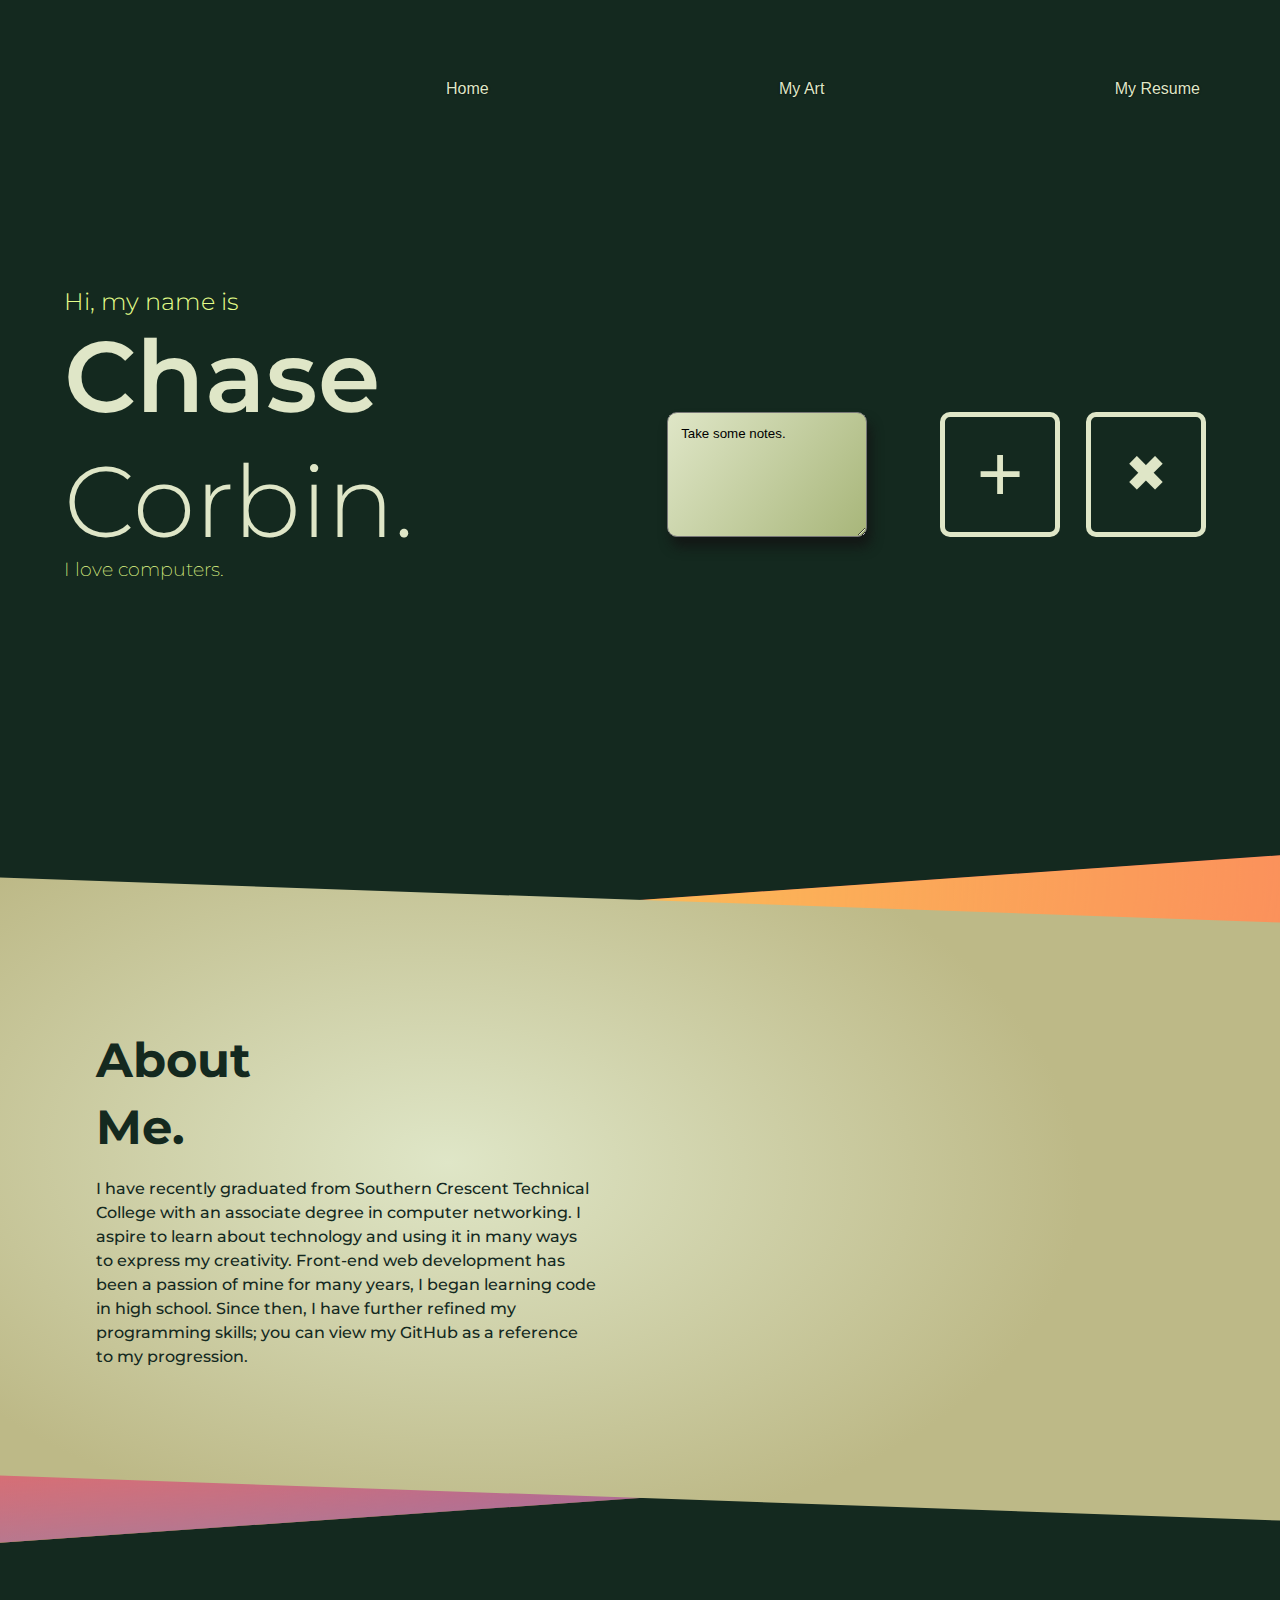
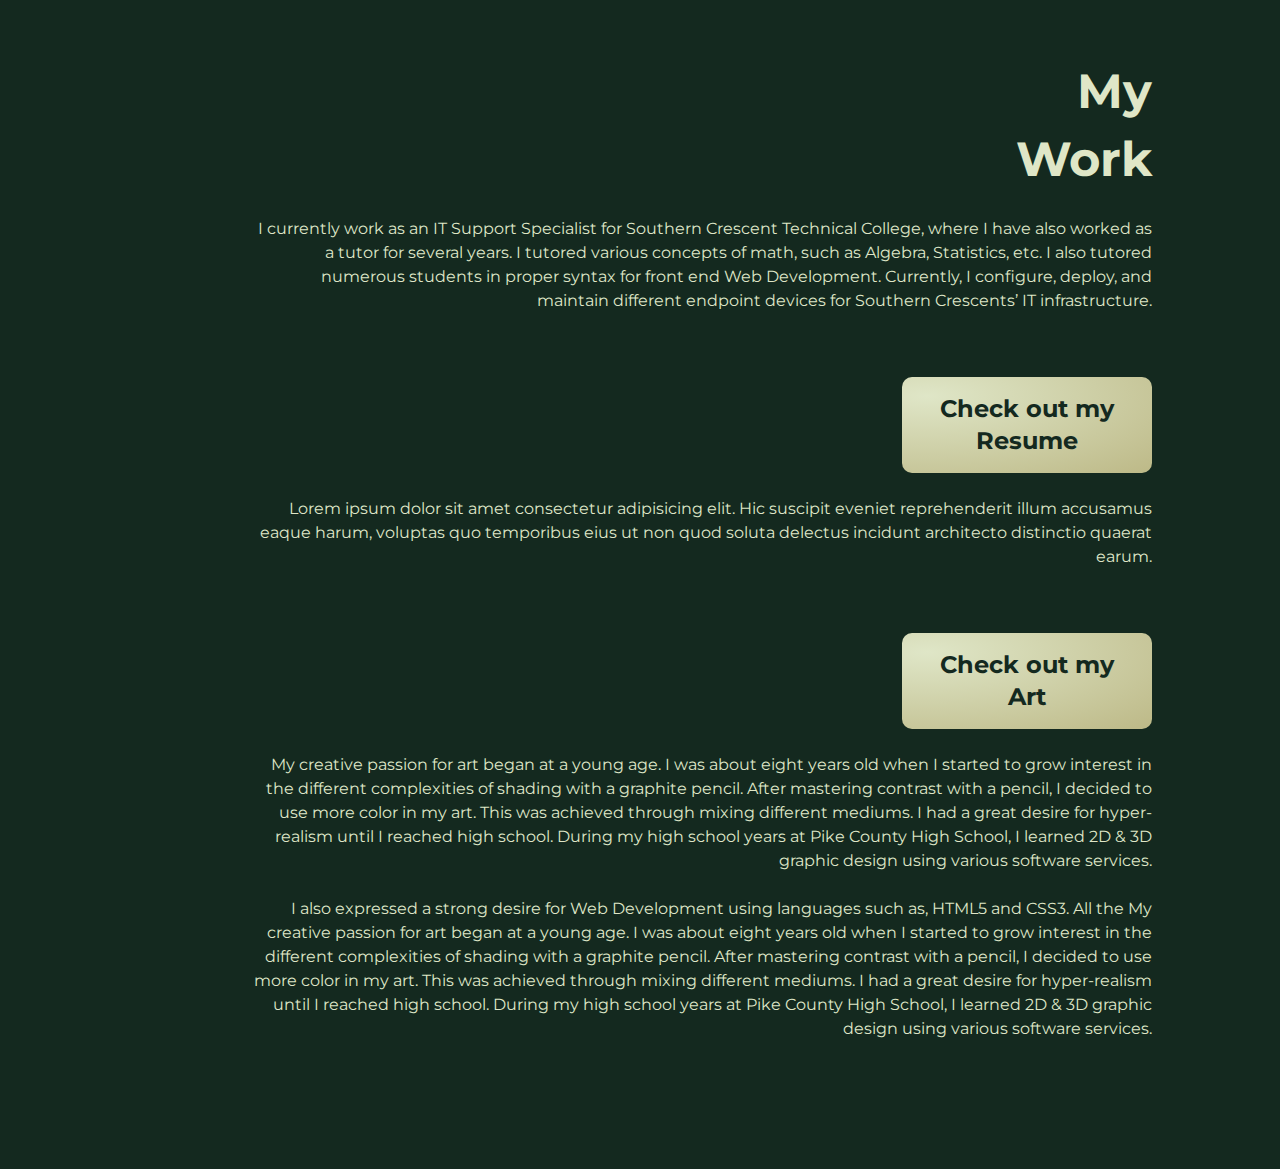
==== index.html @ b44fd1ad "versioning portfolio" ====
<!DOCTYPE html>
<html lang="en">
<head>
    <meta charset="UTF-8">
    <meta http-equiv="X-UA-Compatible" content="IE=edge">
    <meta name="viewport" content="width=device-width, initial-scale=1.0">
    <title>Chase Corbin Portfolio</title>
    <link rel="stylesheet" href="css/styles.css?ver=1.0">
    <script src="js/hamburger.js" defer></script>
    <script src="js/stickynotes.js" defer></script>
    <style>
        @import url('https://fonts.googleapis.com/css2?family=Montserrat:ital,wght@0,100;0,200;0,300;0,400;0,500;0,600;0,700;0,800;1,100;1,200;1,300;1,400;1,500;1,600;1,700&display=swap');
    </style>
</head>
<body>
    <div class="home-container" id="home" >
    <div class="filterScreen"></div>
    <div class="home-content-container" id="name">
        <h2 class="h2-tile-1">Hi, my name is</h2>
        <h1 class="first-name"><a href="#home">Chase</a></h1>
        <h1 class="last-name">Corbin.</h1>
        <h3 class="h3-tile-1">I love computers.</h3>
    </div>
    <div class="nav-and-sticky-notes">
        <div class="nav">
            <div class="nav-bars"></div>
            <div class="nav-right">
                <nav class="nav-list">
                    <ul>
                        <a href="#home">
                            <li>Home</li>
                        </a>
                        <!-- <a href="#aboutMe">
                            <li>About Me</li>
                        </a> -->
                        <a href="myart.html">
                            <li>My Art</li>
                        </a>
                        <a target="_blank" href="assets/Resume.pdf?ver1.0">
                            <li>My Resume</li>
                        </a>
                    </ul>
                </nav>
            </div>
        </div>
            <div class="sticky-notes" id="stickyNotes">
                <div class="addNote" id="addNote">
                    <textarea>Take some notes.</textarea>    
                </div>
                <div class="btn-wrapper">
                    <button id="plus" onclick="stickyNotesFunction()">+</button>
                    <button id="minus">&#10006</button>
                </div>
            </div>
        </div>
    </div>
    <div class="home-container-2" id="aboutMe">
        <div class="home-content-container-2">
            <h1 id="h1-about-me">About <br> Me.</h1>
            <p>I have recently graduated from Southern Crescent Technical College with an associate degree in computer networking. I aspire to learn about technology and using it in many ways to express my creativity. Front-end web development has been a passion of mine for many years, I began learning code in high school. Since then, I have further refined my programming skills; you can view my GitHub as a reference to my progression.</p>
            <!-- <a class="a-about-me" href="timeline.html"><h1 class="h1-about-me">Check out my <br> Timeline</h1></a> -->
        </div>
    </div>
    <div class="home-container" id="myWork">
        <div class="home-content-container">
            <div class="home-content-container-right">
                <h1 class="h1-tile-3">My <br> Work</h1>
                <p class="p-tile-3">I currently work as an IT Support Specialist for Southern Crescent Technical College, where I have also worked as a tutor for several years. I tutored various concepts of math, such as Algebra, Statistics, etc. I also tutored numerous students in proper syntax for front end Web Development. Currently, I configure, deploy, and maintain different endpoint devices for Southern Crescents’ IT infrastructure.</p>
                <a class="a-cv" href="assets/Resume.pdf?ver1.0"><h1 class="h1-cv">Check out my <br> Resume</h1></a>
                <p class="p-tile-3">Lorem ipsum dolor sit amet consectetur adipisicing elit. Hic suscipit eveniet reprehenderit illum accusamus eaque harum, voluptas quo temporibus eius ut non quod soluta delectus incidunt architecto distinctio quaerat earum.</p>
                <a class="a-cv" href="myart.html"><h1 class="h1-cv">Check out my <br> Art</h1></a>
                <p class="p-tile-3">My creative passion for art began at a young age. I was about eight years old when I started to grow interest in the different complexities of shading with a graphite pencil. After mastering contrast with a pencil, I decided to use more color in my art. This was achieved through mixing different mediums. I had a great desire for hyper-realism until I reached high school. During my high school years at Pike County High School, I learned 2D & 3D graphic design using various software services.</p>
                <p class="p-tile-3" style="margin-bottom: 4em;">I also expressed a strong desire for Web Development using languages such as, HTML5 and CSS3. All the My creative passion for art began at a young age. I was about eight years old when I started to grow interest in the different complexities of shading with a graphite pencil. After mastering contrast with a pencil, I decided to use more color in my art. This was achieved through mixing different mediums. I had a great desire for hyper-realism until I reached high school. During my high school years at Pike County High School, I learned 2D & 3D graphic design using various software services.</p>
            </div>
        </div>
    </div>
</body>
</html>
---- css/styles.css ----
* {
  scroll-behavior: smooth;
  -webkit-box-sizing: border-box;
          box-sizing: border-box;
  margin: 0;
  padding: 0;
}

body {
  -webkit-user-select: none;
  -webkit-touch-callout: none;
  -moz-user-select: none;
  -ms-user-select: none;
  user-select: none;
  overflow-x: hidden;
}

.nav.open .nav-bars {
  -webkit-transform: translateX(30px);
          transform: translateX(30px);
  background: transparent;
  border: 0;
  -webkit-transition: all .3s ease;
  transition: all .3s ease;
}

.nav.open .nav-bars::before {
  -webkit-transform: translate(-50px, 0) rotate(45deg);
          transform: translate(-50px, 0) rotate(45deg);
}

.nav.open .nav-bars::after {
  -webkit-transform: translate(-50px, 0) rotate(-45deg);
          transform: translate(-50px, 0) rotate(-45deg);
}

@media only screen and (max-width: 1024px) {
  .nav {
    z-index: 99;
    position: fixed;
    right: 1em;
    bottom: 1em;
    margin-bottom: 1em;
    width: 2em;
    height: 4em;
    display: -webkit-box;
    display: -ms-flexbox;
    display: flex;
    -webkit-box-pack: center;
        -ms-flex-pack: center;
            justify-content: center;
    -webkit-box-align: center;
        -ms-flex-align: center;
            align-items: center;
    cursor: pointer;
  }
  .nav .nav-bars {
    position: relative;
    border-radius: 10px;
    border: 1px solid #14291f;
    width: 45px;
    height: 7px;
    background-color: #dfe6c7;
    -webkit-transition: all .5s ease-in-out;
    transition: all .5s ease-in-out;
  }
  .nav .nav-bars::before, .nav .nav-bars::after {
    content: '';
    -webkit-transition: all .5s ease-in-out;
    transition: all .5s ease-in-out;
    border: 1px solid #14291f;
    position: absolute;
    border-radius: 10px;
    width: 30px;
    height: 5px;
    background-color: #dfe6c7;
  }
  .nav .nav-bars::before {
    -webkit-transform: translate(-1px, -16px);
            transform: translate(-1px, -16px);
  }
  .nav .nav-bars::after {
    -webkit-transform: translate(-1px, 14px);
            transform: translate(-1px, 14px);
  }
  .nav ul {
    list-style-type: none;
  }
  .nav ul a {
    text-decoration: none;
  }
  .nav ul a li {
    display: none;
  }
  .nav.open ul a li {
    display: block;
    left: -200px;
    bottom: 400px;
    color: #dfe6c7;
    font-family: Arial, Helvetica, sans-serif;
    text-shadow: 0 0 2px black;
    font-size: 2rem;
  }
  .nav.open ul a:nth-child(2) li {
    bottom: 300px;
  }
  .nav.open ul a:nth-child(3) li {
    bottom: 200px;
  }
  .nav.open ul a:nth-child(4) li {
    bottom: 100px;
  }
  @-webkit-keyframes screenFilter {
    0% {
      background-color: rgba(0, 0, 0, 0);
    }
    100% {
      background-color: rgba(0, 0, 0, 0.8);
    }
  }
  @keyframes screenFilter {
    0% {
      background-color: rgba(0, 0, 0, 0);
    }
    100% {
      background-color: rgba(0, 0, 0, 0.8);
    }
  }
  .filterScreen {
    width: 100vw;
    height: 100vh;
    position: fixed;
    background: transparent;
    display: none;
    z-index: 3;
  }
  .filterOn {
    -webkit-animation: screenFilter .4s linear forwards;
            animation: screenFilter .4s linear forwards;
    display: block;
  }
  #myWork {
    height: 190vh;
  }
}

@media only screen and (max-width: 1024px) and (max-height: 650px) {
  nav li {
    position: auto;
  }
  nav ul {
    display: -webkit-box;
    display: -ms-flexbox;
    display: flex;
    -webkit-box-orient: horizontal;
    -webkit-box-direction: normal;
        -ms-flex-direction: row;
            flex-direction: row;
    width: 500px;
    position: absolute;
    left: -40vw;
    -webkit-transform: translateX(-50%);
            transform: translateX(-50%);
    top: 0;
    -ms-flex-pack: distribute;
        justify-content: space-around;
  }
}

@media only screen and (max-width: 1024px) and (min-height: 650px) {
  nav li {
    position: absolute;
  }
}

@media only screen and (min-width: 1024px) {
  .nav-and-sticky-notes {
    display: -webkit-box;
    display: -ms-flexbox;
    display: flex;
    -webkit-box-orient: vertical;
    -webkit-box-direction: normal;
        -ms-flex-direction: column;
            flex-direction: column;
  }
  .sticky-notes {
    display: -webkit-box;
    display: -ms-flexbox;
    display: flex;
    -webkit-box-orient: horizontal;
    -webkit-box-direction: normal;
        -ms-flex-direction: row;
            flex-direction: row;
    -webkit-box-pack: end;
        -ms-flex-pack: end;
            justify-content: flex-end;
    -webkit-box-align: center;
        -ms-flex-align: center;
            align-items: center;
    height: auto;
  }
  .sticky-notes .addNote {
    display: -webkit-box;
    display: -ms-flexbox;
    display: flex;
    -ms-flex-wrap: wrap;
        flex-wrap: wrap;
    -webkit-box-pack: center;
        -ms-flex-pack: center;
            justify-content: center;
    -webkit-box-align: center;
        -ms-flex-align: center;
            align-items: center;
    max-width: -webkit-fit-content;
    max-width: -moz-fit-content;
    max-width: fit-content;
    max-height: -webkit-max-content;
    max-height: -moz-max-content;
    max-height: max-content;
    min-width: 40%;
  }
  .sticky-notes .addNote textarea {
    float: left;
    z-index: 2;
    max-width: 200px;
    max-height: 200px;
    min-width: 150px;
    min-height: 120px;
    height: 125px;
    width: auto;
    border-radius: 10px;
    padding: 1em;
    font-family: Arial, Helvetica, sans-serif;
    background-image: linear-gradient(127deg, #dfe6c7, #a8b67a);
    margin: 1em;
    -webkit-box-shadow: 4px 10px 12px rgba(19, 19, 19, 0.76);
            box-shadow: 4px 10px 12px rgba(19, 19, 19, 0.76);
  }
  .sticky-notes #minus {
    font-size: 50px;
  }
  .sticky-notes .btn-wrapper {
    display: -webkit-box;
    display: -ms-flexbox;
    display: flex;
    -webkit-box-orient: horizontal;
    -webkit-box-direction: normal;
        -ms-flex-direction: row;
            flex-direction: row;
    min-height: 80vh;
    -webkit-box-pack: center;
        -ms-flex-pack: center;
            justify-content: center;
    -webkit-box-align: center;
        -ms-flex-align: center;
            align-items: center;
  }
  .sticky-notes .btn-wrapper button {
    margin: .2em;
    border: none;
    min-width: 120px;
    height: 125px;
    border-radius: 10px;
    font-size: 5rem;
    background-color: #14291f;
    color: #dfe6c7;
    border: 5px solid #dfe6c7;
    display: -webkit-box;
    display: -ms-flexbox;
    display: flex;
    -webkit-box-pack: center;
        -ms-flex-pack: center;
            justify-content: center;
    -webkit-box-align: center;
        -ms-flex-align: center;
            align-items: center;
  }
  .sticky-notes .btn-wrapper button:hover {
    color: #e4ff8a;
    border: 5px solid #e4ff8a;
    cursor: pointer;
    -webkit-transition: all .7s ease;
    transition: all .7s ease;
  }
  .sticky-notes p {
    display: block;
    color: #dfe6c7;
    font-size: 100px;
    border: 5px solid #dfe6c7;
    border-radius: 10px;
    text-align: center;
    width: 130px;
    font-weight: 700;
  }
  .sticky-notes p:hover {
    color: #e4ff8a;
    border: 5px solid #e4ff8a;
    cursor: pointer;
  }
}

@media only screen and (max-width: 1024px) {
  textarea, .nav-and-sticky-notes button, #plus {
    display: none;
  }
}

body {
  background-color: #14291f;
}

.home-container {
  display: -webkit-box;
  display: -ms-flexbox;
  display: flex;
  height: auto;
  min-height: 100vh;
  -webkit-box-orient: vertical;
  -webkit-box-direction: normal;
      -ms-flex-direction: column;
          flex-direction: column;
  -webkit-box-pack: center;
      -ms-flex-pack: center;
          justify-content: center;
  width: auto;
  background-color: #14291f;
}

.home-content-container {
  margin: 0 4em;
  display: -webkit-box;
  display: -ms-flexbox;
  display: flex;
  -webkit-box-orient: vertical;
  -webkit-box-direction: normal;
      -ms-flex-direction: column;
          flex-direction: column;
  height: auto;
  line-height: 3em;
  font-family: 'Montserrat', sans-serif;
}

.home-content-container .first-name {
  font-weight: 600;
  font-size: 4rem;
  margin: 0 0 .25em 0;
}

.home-content-container .first-name a {
  text-decoration: none;
  color: #dfe6c7;
}

.home-content-container .last-name {
  color: #dfe6c7;
  font-size: 3rem;
  font-weight: 300;
}

.home-content-container .h2-tile-1 {
  margin: 1em 0 1em 0;
  line-height: 0%;
  color: #e4ff8a;
  font-weight: 300;
}

.home-content-container .h3-tile-1 {
  line-height: 0%;
  margin: 1em 0 0 0;
  color: #e4ff8a;
  font-weight: 200;
}

.home-content-container .home-content-container-right {
  display: -webkit-box;
  display: -ms-flexbox;
  display: flex;
  -webkit-box-orient: vertical;
  -webkit-box-direction: normal;
      -ms-flex-direction: column;
          flex-direction: column;
  -webkit-box-align: end;
      -ms-flex-align: end;
          align-items: flex-end;
}

.home-content-container .home-content-container-right .h1-tile-3 {
  color: #dfe6c7;
  font-size: 3rem;
  text-align: end;
  line-height: 1.4em;
}

.home-content-container .home-content-container-right .p-tile-3 {
  color: #dfe6c7;
  line-height: 1.5em;
  margin: 1.5em 0 0 0;
  min-width: 200px;
  max-width: 900px;
  text-align: end;
  display: block;
  font-size: 1rem;
}

.a-about-me {
  margin: 4em 0 0 0;
  background-image: radial-gradient(ellipse at 10% 20%, #16613e, #14291f);
  text-align: center;
  line-height: 2em;
  text-decoration: none;
  color: #dfe6c7;
  height: 6em;
  width: 250px;
  display: -webkit-box;
  display: -ms-flexbox;
  display: flex;
  -webkit-box-align: center;
      -ms-flex-align: center;
          align-items: center;
  -webkit-box-pack: center;
      -ms-flex-pack: center;
          justify-content: center;
  border-radius: 10px;
}

.a-about-me:hover, .a-about-me:focus {
  background-image: radial-gradient(ellipse at 10% 20%, #16613e, #14291fbd);
}

.a-about-me .h1-about-me {
  font-size: 1.5em;
  margin: 0;
}

.a-cv {
  margin: 4em 0 0 0;
  background-image: radial-gradient(ellipse at 10% 20%, #dfe6c7, #bdb987);
  text-align: center;
  line-height: 2em;
  text-decoration: none;
  color: #14291f;
  height: 6em;
  width: 250px;
  display: -webkit-box;
  display: -ms-flexbox;
  display: flex;
  -webkit-box-align: center;
      -ms-flex-align: center;
          align-items: center;
  -webkit-box-pack: center;
      -ms-flex-pack: center;
          justify-content: center;
  border-radius: 10px;
}

.a-cv:hover, .a-cv:focus {
  background-image: radial-gradient(ellipse at 10% 20%, #dfe6c7, #bdb98785);
}

.a-cv .h1-cv {
  font-size: 1.5em;
  margin: 0;
}

.home-container-2 {
  background-image: -webkit-radial-gradient(top left, ellipse, #FDE152 0%, transparent), -webkit-gradient(linear, left top, left bottom, from(#FA715F), color-stop(60%, #FA715F), color-stop(#DB1174), to(#9B4CA7));
  background-image: -webkit-radial-gradient(top left, ellipse, #FDE152 0%, transparent), linear-gradient(to bottom, #FA715F, #FA715F 60%, #DB1174, #9B4CA7);
  display: -webkit-box;
  display: -ms-flexbox;
  display: flex;
  height: auto;
  min-height: 500px;
  -webkit-box-orient: vertical;
  -webkit-box-direction: normal;
      -ms-flex-direction: column;
          flex-direction: column;
  -webkit-transform: skewY(-4deg);
          transform: skewY(-4deg);
  z-index: 2;
}

.home-container-2::before {
  content: '';
  width: 100vw;
  min-height: 100%;
  background-image: radial-gradient(closest-corner at 35% 45%, #dfe6c7, #bdb987);
  position: absolute;
  z-index: 2;
  -webkit-transform: skewY(6deg);
          transform: skewY(6deg);
  top: 0;
  left: 0;
  right: 0;
}

.home-container-2 .home-content-container-2 {
  width: auto;
  margin: 0 0 0 2em;
  display: -webkit-box;
  display: -ms-flexbox;
  display: flex;
  -webkit-box-orient: vertical;
  -webkit-box-direction: normal;
      -ms-flex-direction: column;
          flex-direction: column;
  line-height: 2em;
  -webkit-box-align: baseline;
      -ms-flex-align: baseline;
          align-items: baseline;
  -webkit-box-pack: baseline;
      -ms-flex-pack: baseline;
          justify-content: baseline;
  font-family: 'Montserrat', sans-serif;
  padding: 4em 0;
  -webkit-transform: skewY(4deg);
          transform: skewY(4deg);
  z-index: 2;
}

.home-container-2 .home-content-container-2 #h1-about-me {
  font-size: 3rem;
  line-height: 1.4em;
  color: #14291f;
}

.home-container-2 .home-content-container-2 p {
  margin: 1em 2em 0 0;
  line-height: 1.5em;
  width: auto;
  display: block;
  min-width: 200px;
  max-width: 500px;
  font-weight: 500;
  color: #14291f;
}

#myWork {
  height: auto;
}

#myWork .h1-tile-3 {
  margin: 2em 0 0 0;
}

@media only screen and (min-width: 1024px) {
  .home-container, .home-container-2 {
    padding: 4em;
  }
  .nav-and-sticky-notes {
    width: 100%;
  }
  .nav-and-sticky-notes .nav-list {
    display: -webkit-box;
    display: -ms-flexbox;
    display: flex;
  }
  .nav-and-sticky-notes .nav-list ul {
    padding: 1em;
    display: -webkit-box;
    display: -ms-flexbox;
    display: flex;
    -webkit-box-pack: justify;
        -ms-flex-pack: justify;
            justify-content: space-between;
    -webkit-box-align: center;
        -ms-flex-align: center;
            align-items: center;
    -webkit-box-orient: horizontal;
    -webkit-box-direction: normal;
        -ms-flex-direction: row;
            flex-direction: row;
    width: 100%;
  }
  .nav-and-sticky-notes .nav-list ul a {
    text-decoration: none;
  }
  .nav-and-sticky-notes .nav-list ul a li {
    list-style-type: none;
    color: #dfe6c7;
    font-family: Arial, Helvetica, sans-serif;
    text-shadow: 0 0 2px black;
    font-size: 1rem;
    text-decoration: none;
  }
}

@media only screen and (min-width: 1024px) and (min-width: 1300px) {
  .nav-and-sticky-notes .nav-list ul a li {
    font-size: 2rem;
  }
  .nav-and-sticky-notes .nav-list ul a li:hover {
    color: #e4ff8a;
    -webkit-transform: scale(1.2);
            transform: scale(1.2);
    -webkit-transition: all .7s;
    transition: all .7s;
    text-shadow: 0 0 8px black;
  }
}

@media only screen and (min-width: 1024px) {
  .nav-bars {
    display: none;
  }
  #name {
    margin: 0 1em 0 0;
    min-height: 80vh;
    -webkit-box-orient: vertical;
    -webkit-box-direction: normal;
        -ms-flex-direction: column;
            flex-direction: column;
    -webkit-box-pack: center;
        -ms-flex-pack: center;
            justify-content: center;
    -webkit-box-align: start;
        -ms-flex-align: start;
            align-items: flex-start;
  }
  #name h1 {
    font-size: 100px;
    line-height: 1em;
  }
  #home {
    -webkit-box-orient: horizontal;
    -webkit-box-direction: normal;
        -ms-flex-direction: row;
            flex-direction: row;
    -webkit-box-pack: center;
        -ms-flex-pack: center;
            justify-content: center;
    -webkit-box-align: start;
        -ms-flex-align: start;
            align-items: flex-start;
  }
  .p-tile-3 {
    font-size: 3rem;
  }
}
/*# sourceMappingURL=styles.css.map */
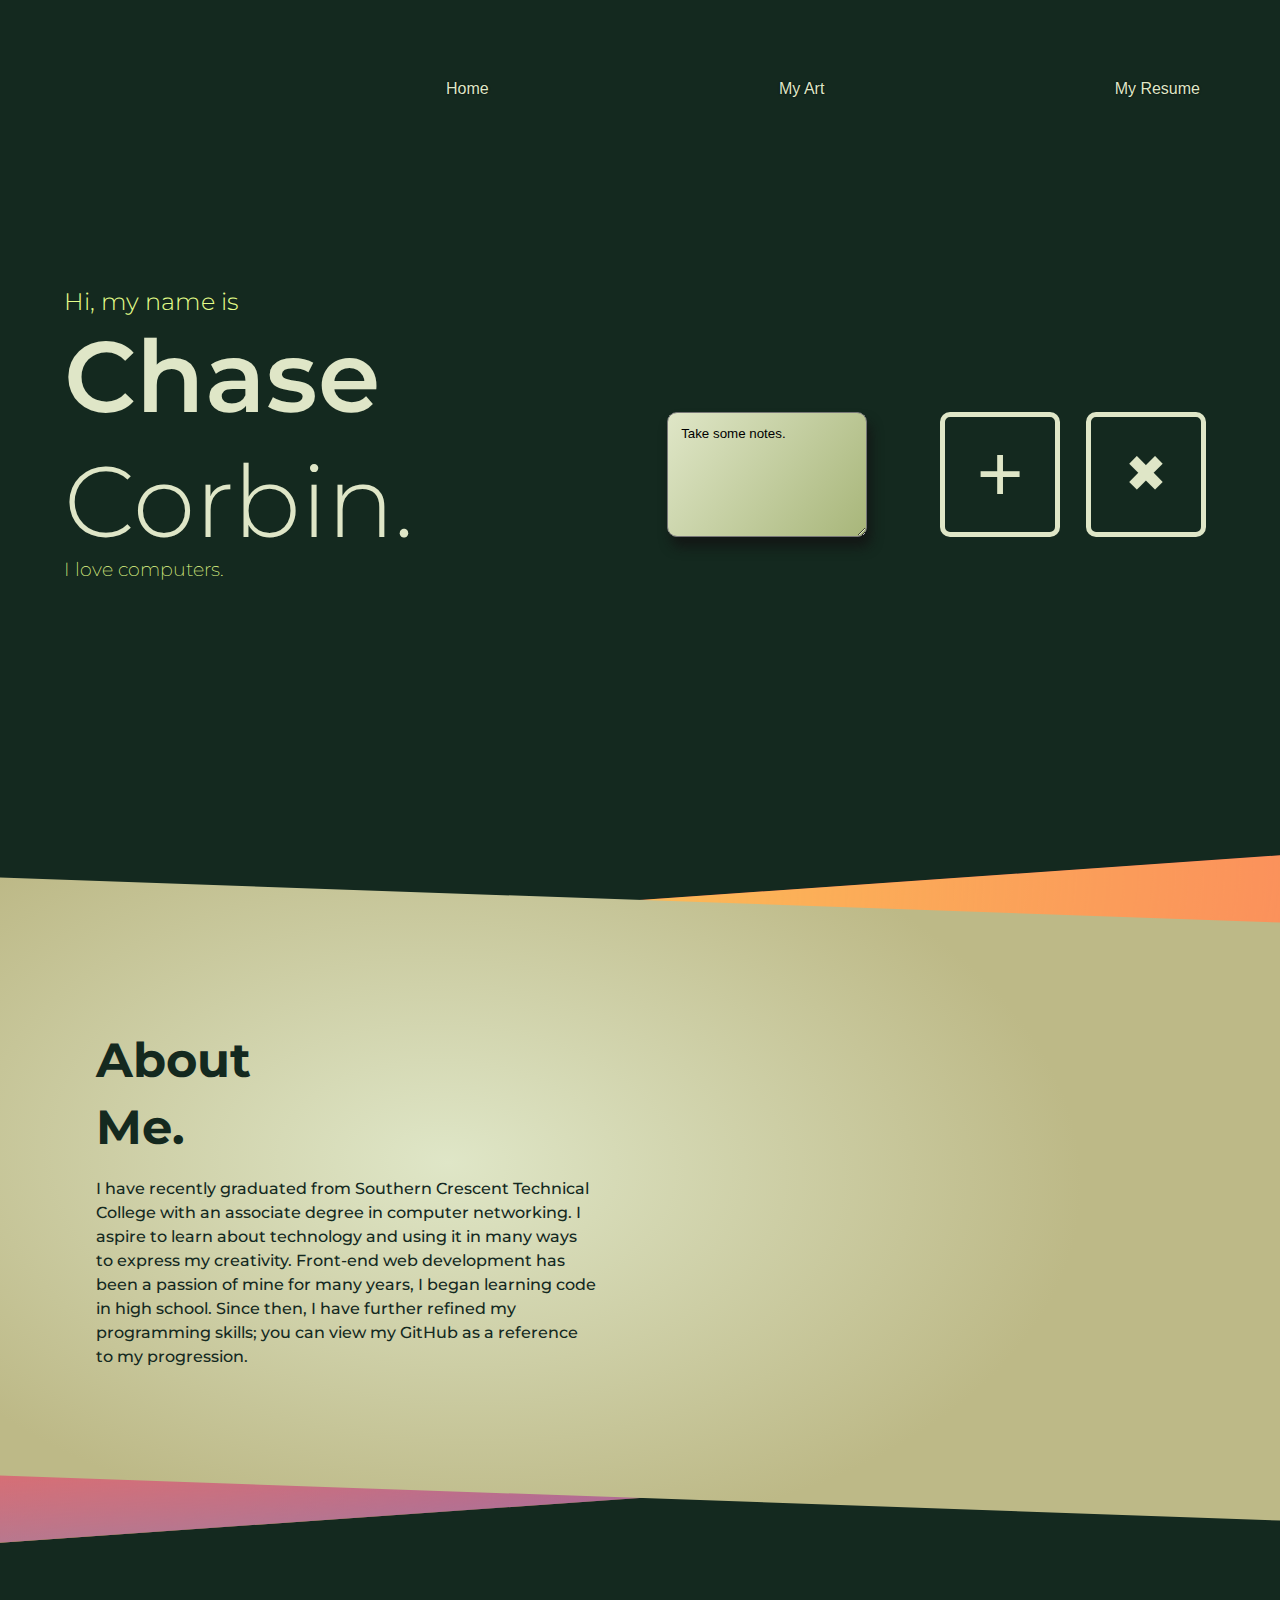
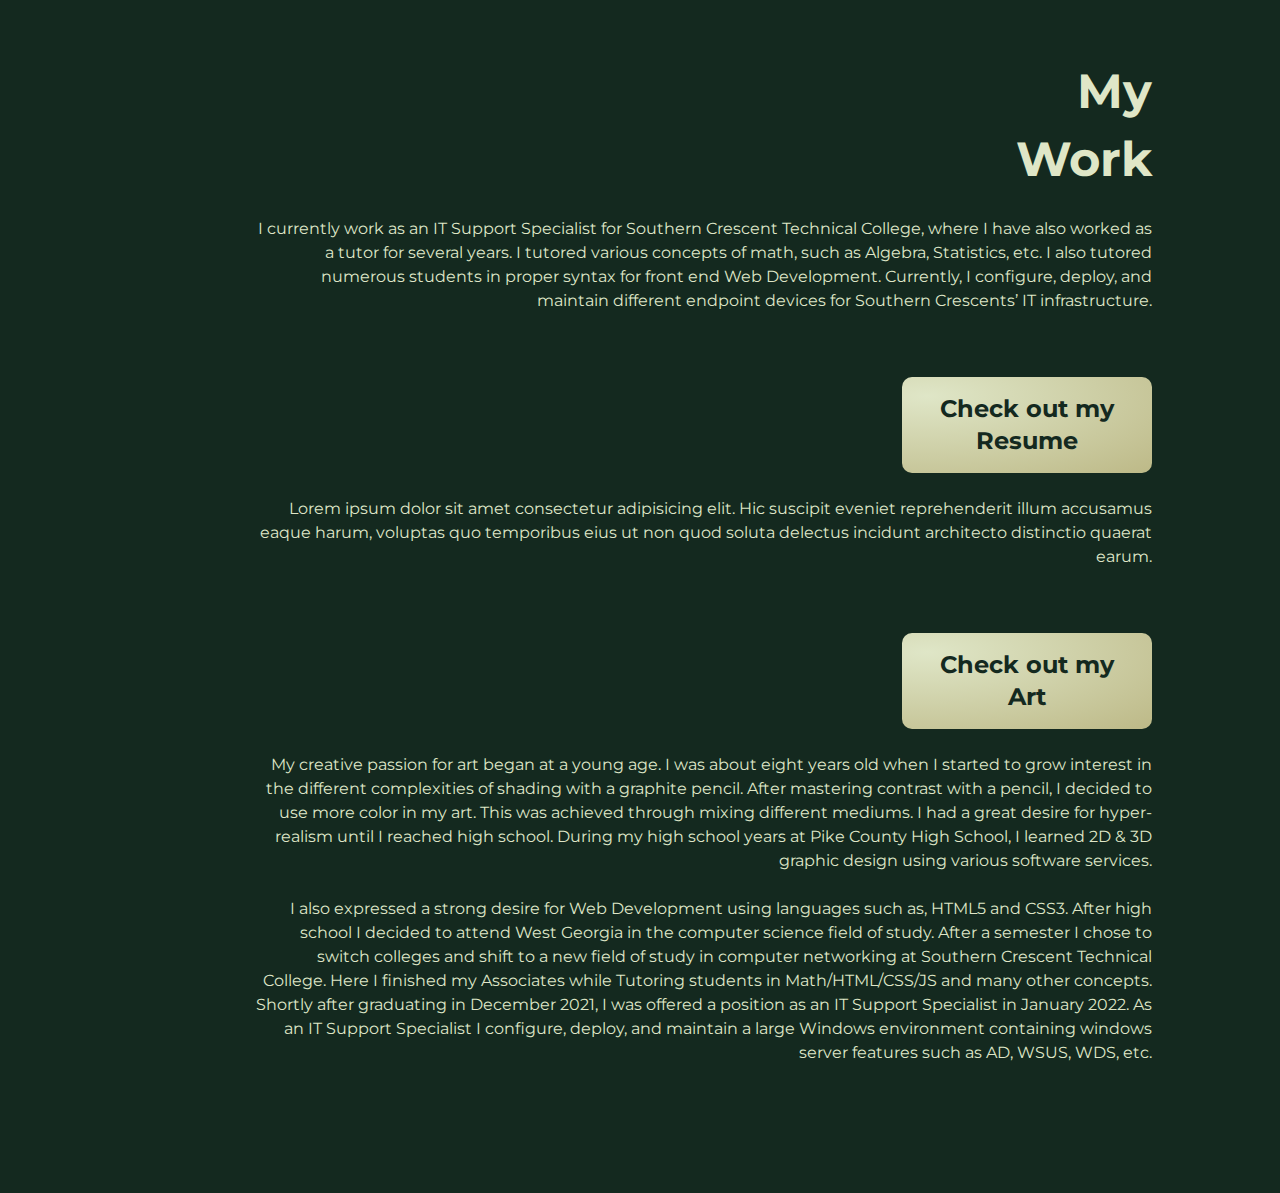
==== commit 3ae35ada: "my art paragraphs" ====
--- a/index.html
+++ b/index.html
@@ -70,7 +70,7 @@
                 <p class="p-tile-3">Lorem ipsum dolor sit amet consectetur adipisicing elit. Hic suscipit eveniet reprehenderit illum accusamus eaque harum, voluptas quo temporibus eius ut non quod soluta delectus incidunt architecto distinctio quaerat earum.</p>
                 <a class="a-cv" href="myart.html"><h1 class="h1-cv">Check out my <br> Art</h1></a>
                 <p class="p-tile-3">My creative passion for art began at a young age. I was about eight years old when I started to grow interest in the different complexities of shading with a graphite pencil. After mastering contrast with a pencil, I decided to use more color in my art. This was achieved through mixing different mediums. I had a great desire for hyper-realism until I reached high school. During my high school years at Pike County High School, I learned 2D & 3D graphic design using various software services.</p>
-                <p class="p-tile-3" style="margin-bottom: 4em;">I also expressed a strong desire for Web Development using languages such as, HTML5 and CSS3. All the My creative passion for art began at a young age. I was about eight years old when I started to grow interest in the different complexities of shading with a graphite pencil. After mastering contrast with a pencil, I decided to use more color in my art. This was achieved through mixing different mediums. I had a great desire for hyper-realism until I reached high school. During my high school years at Pike County High School, I learned 2D & 3D graphic design using various software services.</p>
+                <p class="p-tile-3" style="margin-bottom: 4em;">I also expressed a strong desire for Web Development using languages such as, HTML5 and CSS3. After high school I decided to attend West Georgia in the computer science field of study. After a semester I chose to switch colleges and shift to a new field of study in computer networking at Southern Crescent Technical College. Here I finished my Associates while Tutoring students in Math/HTML/CSS/JS and many other concepts. Shortly after graduating in December 2021, I was offered a position as an IT Support Specialist in January 2022. As an IT Support Specialist I configure, deploy, and maintain a large Windows environment containing windows server features such as AD, WSUS, WDS, etc.</p>
             </div>
         </div>
     </div>
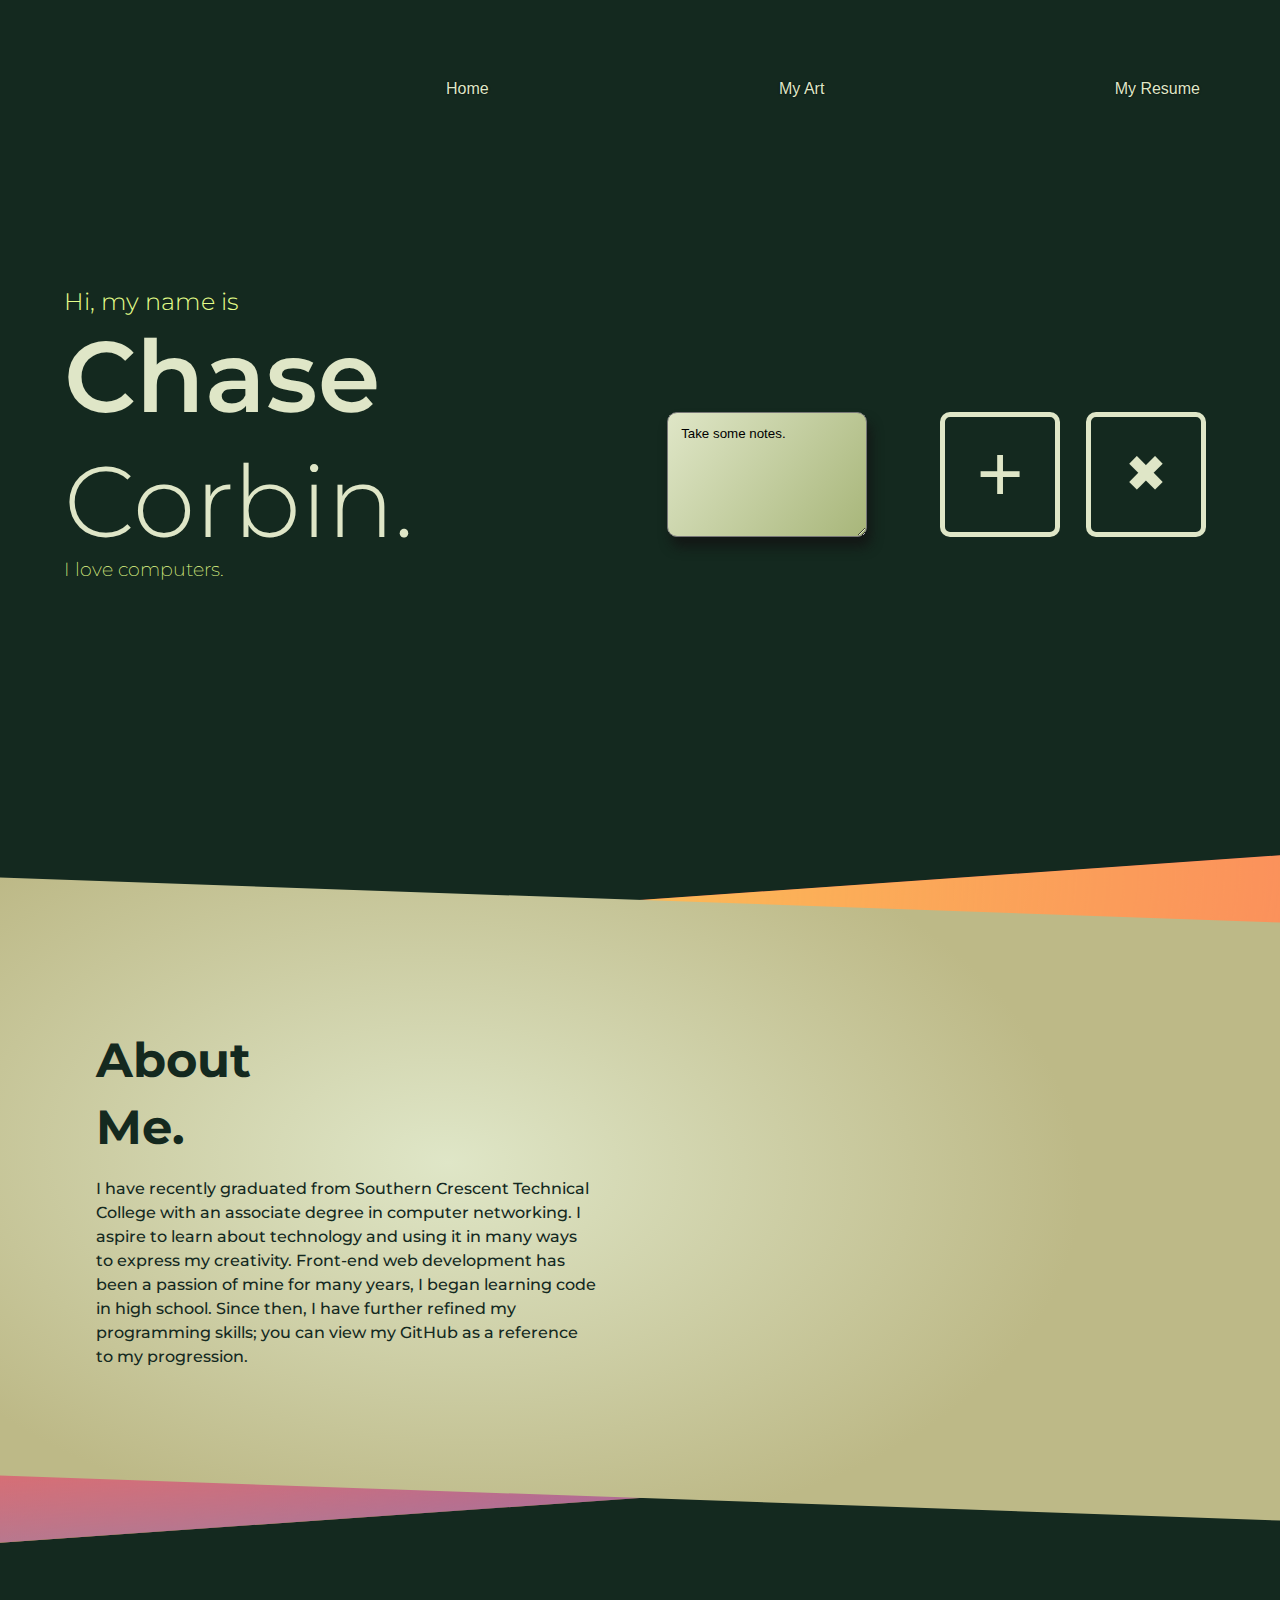
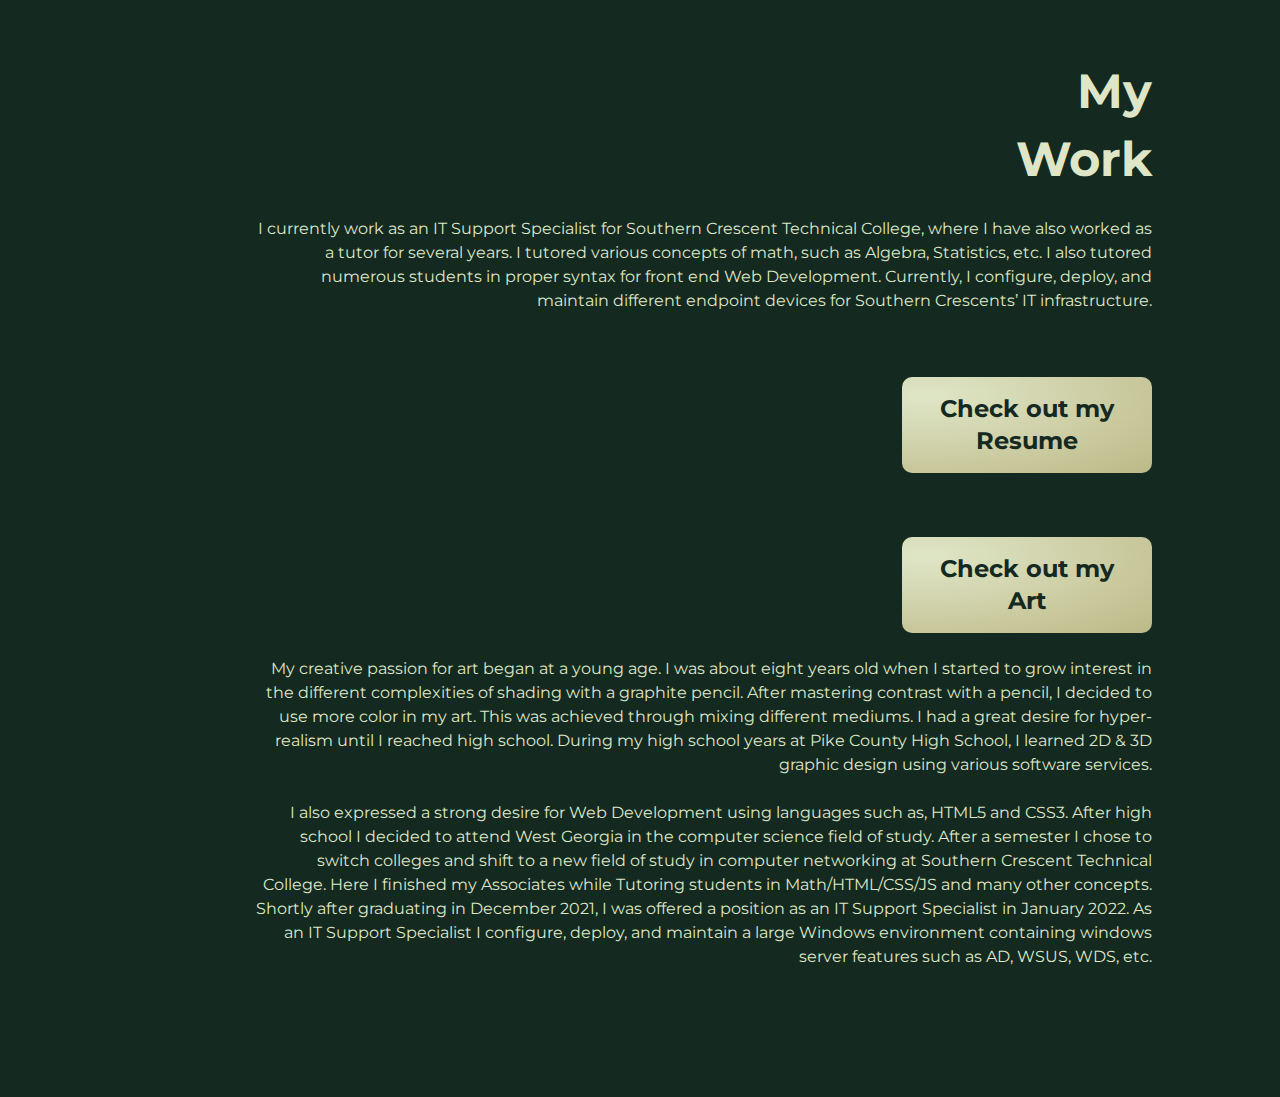
==== commit b3763d57: "adding artwork to carousel" ====
--- a/index.html
+++ b/index.html
@@ -67,7 +67,7 @@
                 <h1 class="h1-tile-3">My <br> Work</h1>
                 <p class="p-tile-3">I currently work as an IT Support Specialist for Southern Crescent Technical College, where I have also worked as a tutor for several years. I tutored various concepts of math, such as Algebra, Statistics, etc. I also tutored numerous students in proper syntax for front end Web Development. Currently, I configure, deploy, and maintain different endpoint devices for Southern Crescents’ IT infrastructure.</p>
                 <a class="a-cv" href="assets/Resume.pdf?ver1.0"><h1 class="h1-cv">Check out my <br> Resume</h1></a>
-                <p class="p-tile-3">Lorem ipsum dolor sit amet consectetur adipisicing elit. Hic suscipit eveniet reprehenderit illum accusamus eaque harum, voluptas quo temporibus eius ut non quod soluta delectus incidunt architecto distinctio quaerat earum.</p>
+                <!-- <p class="p-tile-3">Lorem ipsum dolor sit amet consectetur adipisicing elit. Hic suscipit eveniet reprehenderit illum accusamus eaque harum, voluptas quo temporibus eius ut non quod soluta delectus incidunt architecto distinctio quaerat earum.</p> -->
                 <a class="a-cv" href="myart.html"><h1 class="h1-cv">Check out my <br> Art</h1></a>
                 <p class="p-tile-3">My creative passion for art began at a young age. I was about eight years old when I started to grow interest in the different complexities of shading with a graphite pencil. After mastering contrast with a pencil, I decided to use more color in my art. This was achieved through mixing different mediums. I had a great desire for hyper-realism until I reached high school. During my high school years at Pike County High School, I learned 2D & 3D graphic design using various software services.</p>
                 <p class="p-tile-3" style="margin-bottom: 4em;">I also expressed a strong desire for Web Development using languages such as, HTML5 and CSS3. After high school I decided to attend West Georgia in the computer science field of study. After a semester I chose to switch colleges and shift to a new field of study in computer networking at Southern Crescent Technical College. Here I finished my Associates while Tutoring students in Math/HTML/CSS/JS and many other concepts. Shortly after graduating in December 2021, I was offered a position as an IT Support Specialist in January 2022. As an IT Support Specialist I configure, deploy, and maintain a large Windows environment containing windows server features such as AD, WSUS, WDS, etc.</p>
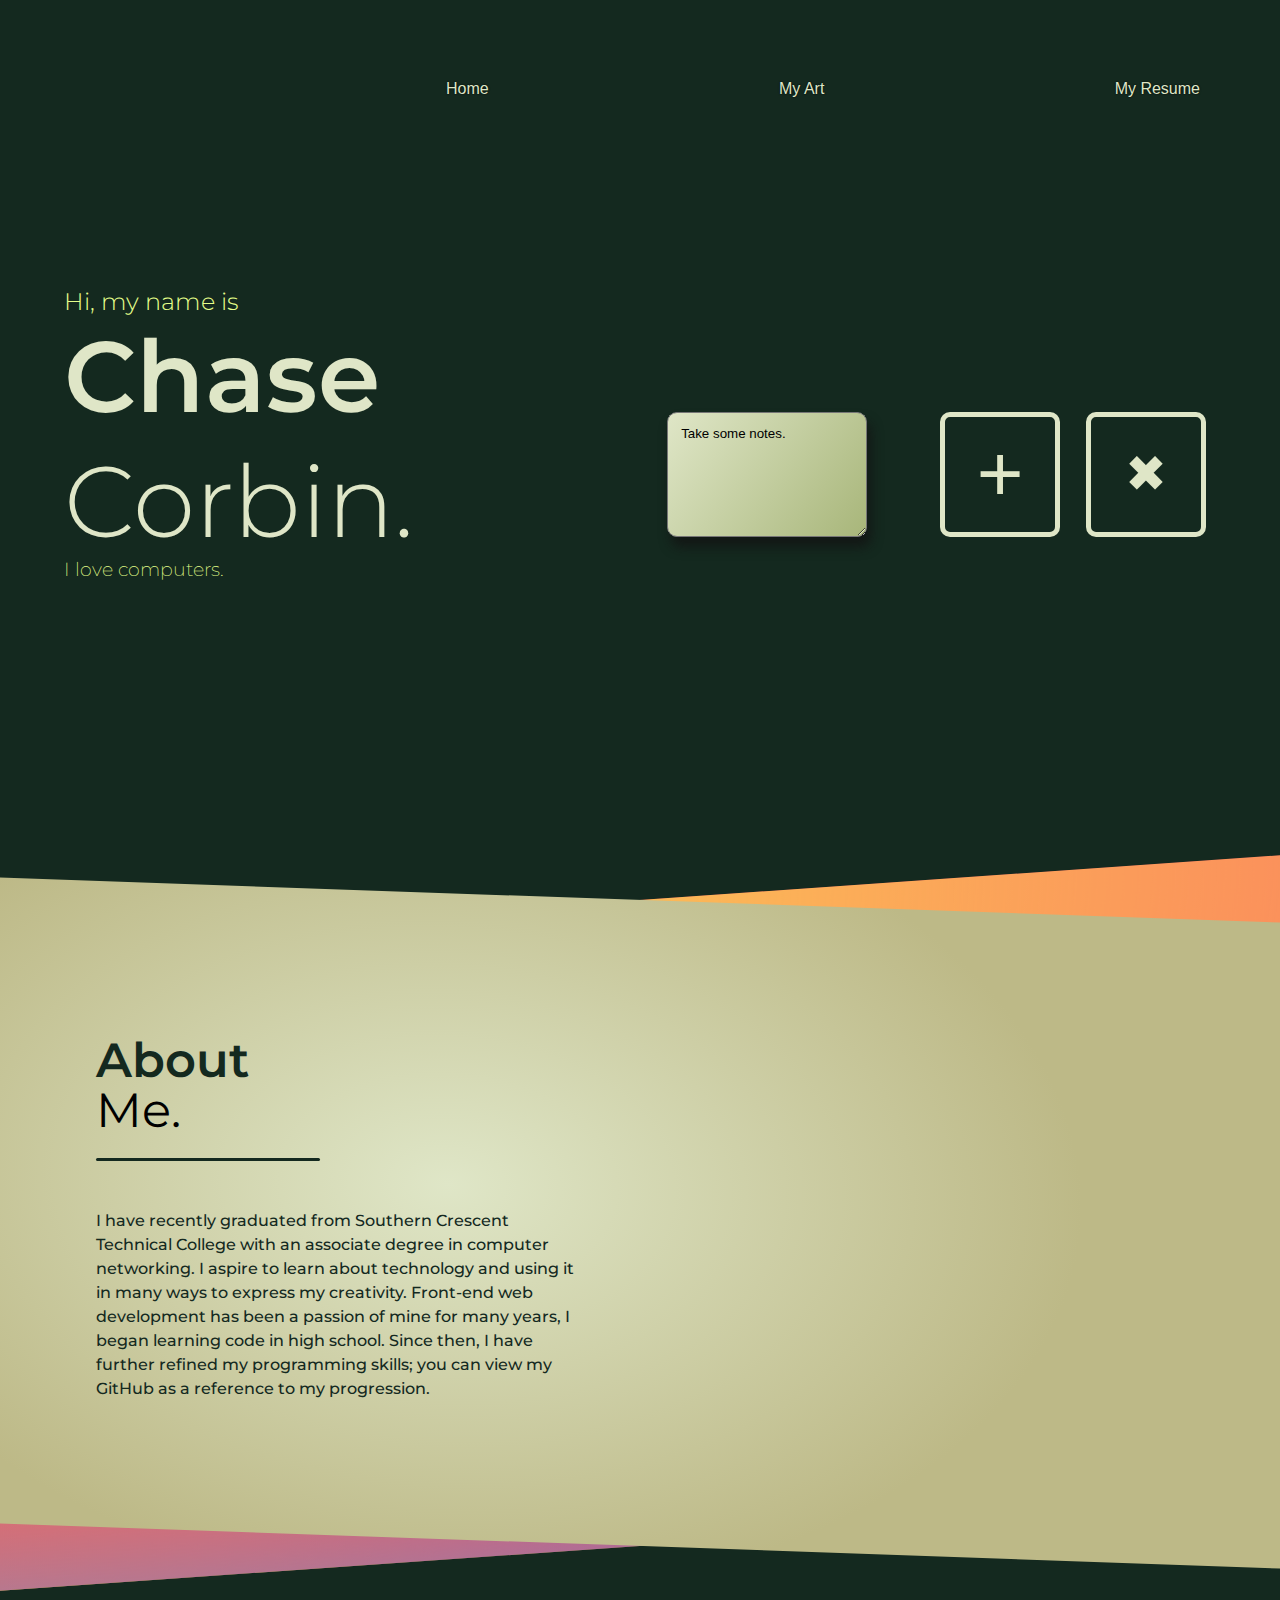
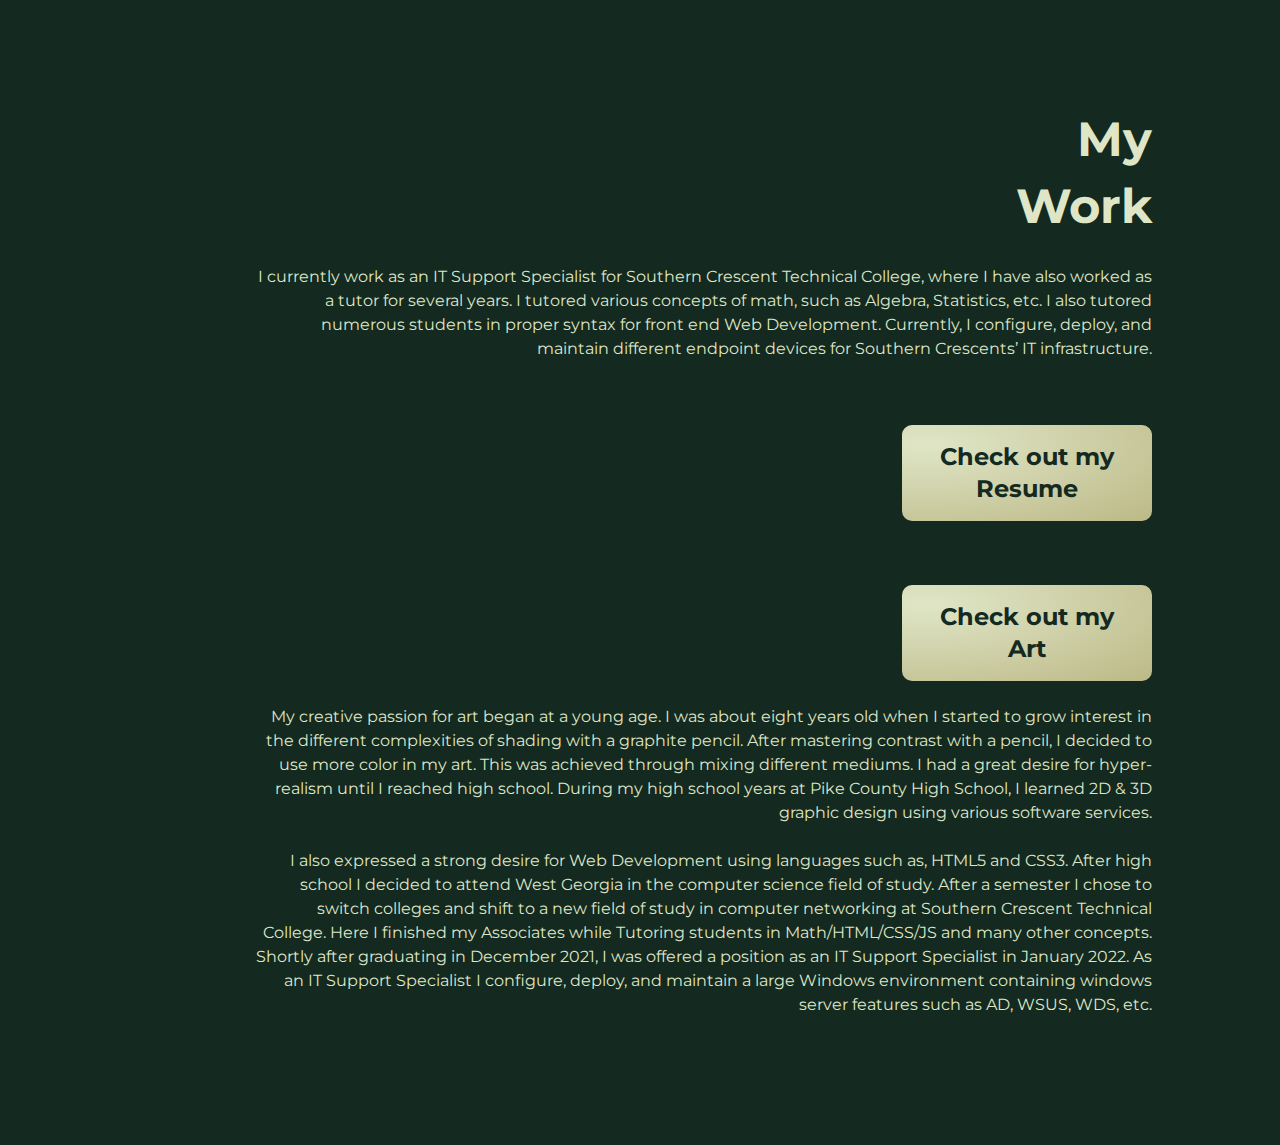
==== commit f7101ec1: "popups for the carousel on hover" ====
--- a/index.html
+++ b/index.html
@@ -56,7 +56,8 @@
     </div>
     <div class="home-container-2" id="aboutMe">
         <div class="home-content-container-2">
-            <h1 id="h1-about-me">About <br> Me.</h1>
+            <h1 id="h1-about-me">About  </h1><h1 class="h1-about-me--me">Me.</h1>
+            <hr>
             <p>I have recently graduated from Southern Crescent Technical College with an associate degree in computer networking. I aspire to learn about technology and using it in many ways to express my creativity. Front-end web development has been a passion of mine for many years, I began learning code in high school. Since then, I have further refined my programming skills; you can view my GitHub as a reference to my progression.</p>
             <!-- <a class="a-about-me" href="timeline.html"><h1 class="h1-about-me">Check out my <br> Timeline</h1></a> -->
         </div>
@@ -66,7 +67,7 @@
             <div class="home-content-container-right">
                 <h1 class="h1-tile-3">My <br> Work</h1>
                 <p class="p-tile-3">I currently work as an IT Support Specialist for Southern Crescent Technical College, where I have also worked as a tutor for several years. I tutored various concepts of math, such as Algebra, Statistics, etc. I also tutored numerous students in proper syntax for front end Web Development. Currently, I configure, deploy, and maintain different endpoint devices for Southern Crescents’ IT infrastructure.</p>
-                <a class="a-cv" href="assets/Resume.pdf?ver1.0"><h1 class="h1-cv">Check out my <br> Resume</h1></a>
+                <a class="a-cv" target="_blank" href="assets/Resume.pdf?ver1.0"><h1 class="h1-cv">Check out my <br> Resume</h1></a>
                 <!-- <p class="p-tile-3">Lorem ipsum dolor sit amet consectetur adipisicing elit. Hic suscipit eveniet reprehenderit illum accusamus eaque harum, voluptas quo temporibus eius ut non quod soluta delectus incidunt architecto distinctio quaerat earum.</p> -->
                 <a class="a-cv" href="myart.html"><h1 class="h1-cv">Check out my <br> Art</h1></a>
                 <p class="p-tile-3">My creative passion for art began at a young age. I was about eight years old when I started to grow interest in the different complexities of shading with a graphite pencil. After mastering contrast with a pencil, I decided to use more color in my art. This was achieved through mixing different mediums. I had a great desire for hyper-realism until I reached high school. During my high school years at Pike County High School, I learned 2D & 3D graphic design using various software services.</p>
--- a/css/styles.css
+++ b/css/styles.css
@@ -503,13 +503,10 @@
   -webkit-box-direction: normal;
       -ms-flex-direction: column;
           flex-direction: column;
+  min-height: 300px;
   line-height: 2em;
-  -webkit-box-align: baseline;
-      -ms-flex-align: baseline;
-          align-items: baseline;
-  -webkit-box-pack: baseline;
-      -ms-flex-pack: baseline;
-          justify-content: baseline;
+  -ms-flex-line-pack: start;
+      align-content: flex-start;
   font-family: 'Montserrat', sans-serif;
   padding: 4em 0;
   -webkit-transform: skewY(4deg);
@@ -521,10 +518,16 @@
   font-size: 3rem;
   line-height: 1.4em;
   color: #14291f;
+  font-weight: 600;
+}
+
+.home-container-2 .home-content-container-2 .h1-about-me--me {
+  font-size: 3rem;
+  font-weight: 400;
 }
 
 .home-container-2 .home-content-container-2 p {
-  margin: 1em 2em 0 0;
+  padding: 1em 1em 1em 0;
   line-height: 1.5em;
   width: auto;
   display: block;
@@ -532,6 +535,15 @@
   max-width: 500px;
   font-weight: 500;
   color: #14291f;
+}
+
+.home-container-2 .home-content-container-2 hr {
+  width: 20%;
+  margin: 2em 2em 2em 0;
+  border: none;
+  border-radius: 10px;
+  height: 3px;
+  background-color: #14291f;
 }
 
 #myWork {
